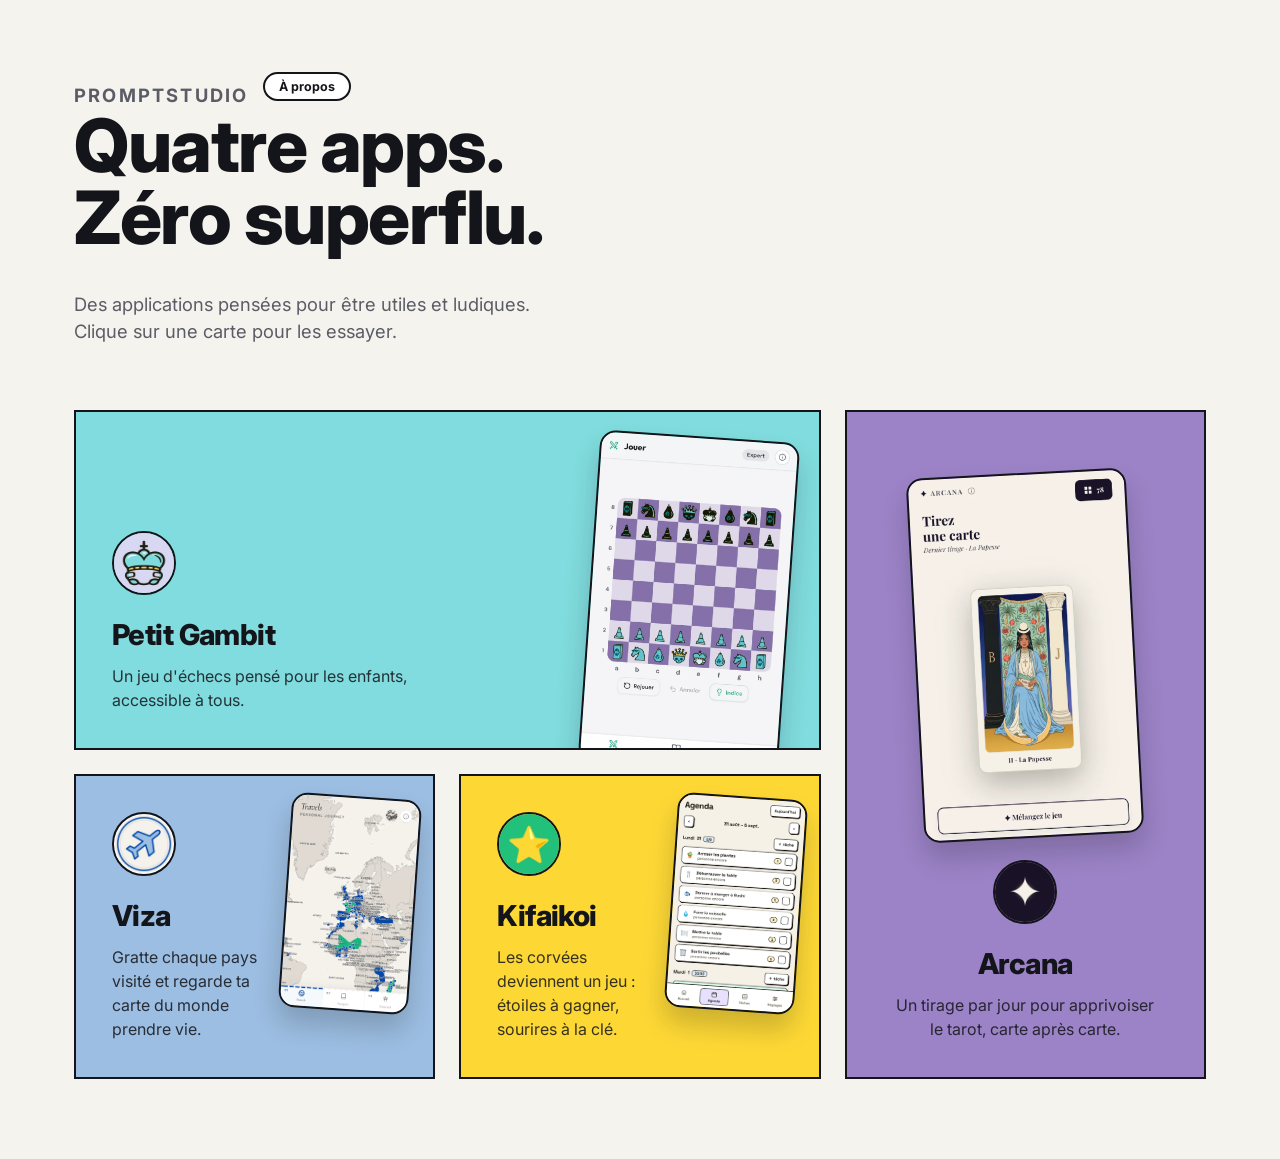
==== index.html @ 638144dc "Turn the About info bubble into a labeled pill button Replaces the small circular "i" with a rounded" ====
<!doctype html>
<html lang="fr">
<head>
<meta charset="UTF-8">
<meta name="viewport" content="width=device-width, initial-scale=1">
<title>PromptStudio — Petit Gambit, Viza, Kifaikoi, Arcana | Apps mobiles simples et ludiques</title>
<meta name="description" content="PromptStudio crée des applications web simples et ludiques : Petit Gambit (échecs en famille), Viza (carte du monde à gratter), Kifaikoi (tâches ménagères des enfants) et Arcana (apprendre le tarot Rider-Waite-Smith). Quatre apps, zéro superflu.">
<link rel="canonical" href="https://promptstudio.app/">
<meta name="robots" content="index, follow">
<meta name="theme-color" content="#faf9f6">

<!-- Open Graph -->
<meta property="og:type" content="website">
<meta property="og:site_name" content="PromptStudio">
<meta property="og:title" content="PromptStudio — Quatre apps. Zéro superflu.">
<meta property="og:description" content="Petit Gambit, Viza, Kifaikoi et Arcana : des petits outils pensés pour être utiles au quotidien, créés par PromptStudio.">
<meta property="og:url" content="https://promptstudio.app/">
<meta property="og:image" content="https://promptstudio.app/assets/img/og-home.png">
<meta property="og:locale" content="fr_FR">
<meta name="twitter:card" content="summary_large_image">
<meta name="twitter:title" content="PromptStudio — Quatre apps. Zéro superflu.">
<meta name="twitter:description" content="Petit Gambit, Viza, Kifaikoi et Arcana : des petits outils pensés pour être utiles au quotidien.">
<meta name="twitter:image" content="https://promptstudio.app/assets/img/og-home.png">

<link rel="icon" href="data:image/svg+xml,<svg xmlns=%22http://www.w3.org/2000/svg%22 viewBox=%220 0 100 100%22><rect width=%22100%22 height=%22100%22 rx=%2224%22 fill=%22%2314151a%22/><text x=%2250%22 y=%2266%22 font-size=%2255%22 text-anchor=%22middle%22 fill=%22%23faf9f6%22 font-family=%22sans-serif%22 font-weight=%22700%22>P</text></svg>">
<link rel="stylesheet" href="/css/style.css">

<script type="application/ld+json">
{
  "@context": "https://schema.org",
  "@type": "Organization",
  "name": "PromptStudio",
  "url": "https://promptstudio.app/",
  "description": "PromptStudio conçoit des applications web simples, pédagogiques et ludiques : jeu d'échecs familial, carte du monde à gratter, gestion des tâches ménagères des enfants, et apprentissage du tarot.",
  "sameAs": [],
  "makesOffer": [
    {"@type": "Offer", "itemOffered": {"@type": "SoftwareApplication", "name": "Petit Gambit", "applicationCategory": "GameApplication", "url": "https://petitgambit.prompt-studio.app/"}},
    {"@type": "Offer", "itemOffered": {"@type": "SoftwareApplication", "name": "Viza", "applicationCategory": "TravelApplication", "url": "https://viza.prompt-studio.app/"}},
    {"@type": "Offer", "itemOffered": {"@type": "SoftwareApplication", "name": "Kifaikoi", "applicationCategory": "LifestyleApplication", "url": "https://kifaikoi.prompt-studio.app/"}},
    {"@type": "Offer", "itemOffered": {"@type": "SoftwareApplication", "name": "Arcana", "applicationCategory": "LifestyleApplication", "url": "https://arcana.prompt-studio.app/"}}
  ]
}
</script>
</head>
<body>

<main>
  <section class="hero">
    <div class="container">
      <div class="eyebrow-row">
        <p class="eyebrow">PromptStudio</p>
        <button class="info-btn" type="button" data-dialog="dlg-about">À propos</button>
      </div>
      <h1>Quatre apps.<br>Zéro superflu.</h1>
      <p>Des applications pensées pour être utiles et ludiques.<br>Clique sur une carte pour les essayer.</p>
    </div>
  </section>

  <section class="container">
    <div class="bento">
      <a class="card card-teal card-featured" href="https://petitgambit.prompt-studio.app/" target="_blank" rel="noopener">
        <img class="card-art" src="/assets/img/petit-gambit-screen.webp" alt="Capture d'écran de Petit Gambit : échiquier en position de départ" width="230" height="460" loading="lazy">
        <span class="card-icon"><img src="/assets/img/petit-gambit-icon.webp" alt="" width="64" height="64"></span>
        <h3>Petit Gambit</h3>
        <p>Un jeu d'échecs pensé pour les enfants, accessible à tous.</p>
      </a>

      <a class="card card-purple card-tall" href="https://arcana.prompt-studio.app/" target="_blank" rel="noopener">
        <img class="card-art" src="/assets/img/arcana-screen.webp" alt="Capture d'écran d'Arcana : tirage d'une carte de tarot" width="230" height="460" loading="lazy">
        <span class="card-icon"><img src="/assets/img/arcana-icon.webp" alt="" width="64" height="64"></span>
        <h3>Arcana</h3>
        <p>Un tirage par jour pour apprivoiser le tarot, carte après carte.</p>
      </a>

      <a class="card card-blue" href="https://viza.prompt-studio.app/" target="_blank" rel="noopener">
        <img class="card-art" src="/assets/img/viza-screen.webp" alt="Capture d'écran de Viza : carte du monde à gratter" width="200" height="400" loading="lazy">
        <span class="card-icon"><img src="/assets/img/viza-icon.webp" alt="" width="64" height="64"></span>
        <h3>Viza</h3>
        <p>Gratte chaque pays visité et regarde ta carte du monde prendre vie.</p>
      </a>

      <a class="card card-yellow" href="https://kifaikoi.prompt-studio.app/" target="_blank" rel="noopener">
        <img class="card-art" src="/assets/img/kifaikoi-screen.webp" alt="Capture d'écran de Kifaikoi : liste des tâches ménagères du jour" width="200" height="400" loading="lazy">
        <span class="card-icon"><img src="/assets/img/kifaikoi-icon.webp" alt="" width="64" height="64"></span>
        <h3>Kifaikoi</h3>
        <p>Les corvées deviennent un jeu : étoiles à gagner, sourires à la clé.</p>
      </a>
    </div>
  </section>
</main>

<dialog id="dlg-about" class="about-dialog">
  <button class="dialog-close" type="button" data-close aria-label="Fermer">×</button>
  <h3>À propos de PromptStudio</h3>
  <h4>La démarche</h4>
  <p>PromptStudio est un studio d'expérimentation qui explore ce que l'intelligence artificielle peut construire quand on lui confie un produit du premier concept jusqu'au code. Petit Gambit, Viza, Kifaikoi et Arcana sont quatre prototypes nés de cette démarche : chacun répond à un besoin simple et concret, sans fonctionnalité superflue.</p>
  <h4>Des prototypes 100% générés par IA</h4>
  <p>De l'architecture au design en passant par le code, chaque application a été construite grâce à la collaboration entre intention humaine et intelligence artificielle. Une preuve vivante du futur du développement produit.</p>
  <div class="dialog-footer">
    <p class="dialog-credit"><strong>Créé par PromptStudio</strong></p>
    <p class="dialog-tagline">Exploring the synergy between human prompts and machine intelligence.</p>
    <p class="dialog-contact">Questions ou collaboration ? Écrivez à <a href="mailto:promptstudio.ai@gmail.com">promptstudio.ai@gmail.com</a></p>
  </div>
</dialog>

<script src="/js/app.js"></script>
</body>
</html>
---- css/style.css ----
/* PromptStudio — design system (matches the provided design canvas) */

@import url('https://fonts.googleapis.com/css2?family=Inter:wght@400;500;600;700;800;900&display=swap');

:root{
  --ink:#14151a;
  --paper:#f5f3ee;
  --white:#ffffff;
  --muted:#5b5c66;
  --line:#14151a;

  --teal:#80dcde;
  --blue:#9cbee2;
  --yellow:#fdd835;
  --purple:#9c83c7;

  --border:2px solid var(--ink);
}

*,*::before,*::after{box-sizing:border-box}
html{scroll-behavior:smooth}
body{
  margin:0;
  background:var(--paper);
  color:var(--ink);
  font-family:'Inter',system-ui,sans-serif;
  line-height:1.5;
  -webkit-font-smoothing:antialiased;
}
img{max-width:100%;display:block}
a{color:inherit}
.container{max-width:1180px;margin:0 auto;padding:0 24px}

h1,h2,h3,h4{
  font-family:'Inter',system-ui,sans-serif;
  font-weight:800;
  letter-spacing:-0.02em;
  margin:0 0 .5em;
}

.eyebrow-row{display:flex;align-items:center;gap:14px;flex-wrap:wrap}

.eyebrow{
  font-family:'Inter',system-ui,sans-serif;
  font-weight:700;
  letter-spacing:.12em;
  text-transform:uppercase;
  font-size:.8rem;
  margin:0;
}

.info-btn{
  border-radius:999px;flex:none;
  background:var(--white);border:var(--border);
  display:inline-flex;align-items:center;justify-content:center;
  padding:5px 14px;
  font-family:'Inter',sans-serif;font-weight:700;font-size:.78rem;
  color:var(--ink);cursor:pointer;
  transition:transform .2s ease;
}
.info-btn:hover{transform:translateY(-1px)}

/* ---------- About dialog ---------- */
.about-dialog{
  position:fixed;inset:0;margin:auto;
  border:var(--border);
  border-radius:0;
  padding:32px;
  max-width:460px;width:88vw;
  max-height:82vh;overflow-y:auto;
  background:var(--white);
  color:var(--ink);
  box-shadow:10px 10px 0 var(--ink);
}
.about-dialog::backdrop{background:rgba(20,21,26,.55)}
.about-dialog h3{font-size:1.35rem;margin-bottom:4px;padding-right:28px}
.about-dialog h4{
  font-size:.78rem;text-transform:uppercase;letter-spacing:.08em;
  color:var(--muted);margin:18px 0 6px;
}
.about-dialog p{margin:0;font-size:.92rem;line-height:1.55}
.dialog-footer{margin-top:22px;padding-top:16px;border-top:2px solid var(--ink)}
.dialog-credit{font-size:.9rem;margin-bottom:10px}
.dialog-tagline{font-style:italic;color:var(--muted);font-size:.84rem;margin-bottom:10px}
.dialog-contact{font-size:.84rem}
.dialog-contact a{text-decoration:underline}
.dialog-close{
  position:absolute;top:16px;right:16px;
  width:30px;height:30px;border-radius:999px;
  background:var(--white);border:var(--border);
  font-size:1.1rem;line-height:1;cursor:pointer;color:var(--ink);
  display:flex;align-items:center;justify-content:center;padding:0;
}
.dialog-close:hover{transform:scale(1.1)}

/* ---------- Hero (home) ---------- */
.hero{padding:64px 0 40px}
.hero h1{font-size:clamp(2.6rem,7vw,4.6rem);line-height:.98}
.hero p{font-size:1.15rem;color:var(--muted);max-width:520px;margin:18px 0 0}

/* ---------- Bento grid ---------- */
.bento{
  display:grid;
  grid-template-columns:1fr 1fr 1fr;
  grid-template-areas:
    "featured featured tall"
    "blue     yellow   tall";
  gap:24px;
  padding:24px 0 80px;
}
.card{
  position:relative;
  border:var(--border);
  border-radius:0;
  padding:36px;
  overflow:hidden;
  text-decoration:none;
  color:var(--ink);
  display:flex;flex-direction:column;justify-content:flex-end;
  min-height:280px;
  transition:transform .28s cubic-bezier(.2,.8,.2,1), box-shadow .28s ease;
}
.card:hover{
  transform:translate(-6px,-6px);
  box-shadow:10px 10px 0 var(--ink);
}
.card:active{transform:translate(-2px,-2px);box-shadow:4px 4px 0 var(--ink)}
.card-teal{background:var(--teal)}
.card-blue{background:var(--blue)}
.card-yellow{background:var(--yellow)}
.card-purple{background:var(--purple)}

.card-featured{grid-area:featured;min-height:340px}
.card-tall{grid-area:tall;min-height:100%}
.card-blue{grid-area:blue}
.card-yellow{grid-area:yellow}

.card-icon{
  width:64px;height:64px;border-radius:999px;
  background:var(--white);border:var(--border);
  display:flex;align-items:center;justify-content:center;
  font-size:1.7rem;margin-bottom:18px;
  overflow:hidden;
  transition:transform .28s cubic-bezier(.34,1.56,.64,1);
}
.card-icon img{width:100%;height:100%;object-fit:cover}
.card:hover .card-icon{transform:scale(1.1) rotate(-8deg)}
.card h3{font-size:1.8rem;margin-bottom:8px}
.card p{margin:0;color:var(--ink);opacity:.85;max-width:34ch}

.card-art{
  position:absolute;top:22px;right:24px;
  width:180px;height:auto;
  border:2px solid var(--ink);
  border-radius:16px;
  box-shadow:0 16px 26px rgba(20,21,26,.2);
  background:var(--white);
  transform:rotate(4deg);
  transition:transform .28s cubic-bezier(.2,.8,.2,1);
}
.card:hover .card-art{transform:rotate(1deg) scale(1.04)}
.card-featured .card-art{width:200px;top:24px;right:30px}
.card-blue .card-art,.card-yellow .card-art{width:130px;top:20px;right:18px}
.card-blue h3,.card-blue p,.card-yellow h3,.card-yellow p{max-width:56%}
.card-tall .card-art{position:static;width:220px;margin:4px auto 22px;transform:rotate(-3deg)}
.card-tall:hover .card-art{transform:rotate(-1deg) scale(1.04)}
.card-tall{align-items:center;text-align:center}
.card-tall p{max-width:26ch;margin-inline:auto}

@media (max-width: 900px){
  .bento{
    grid-template-columns:1fr;
    grid-template-areas:
      "featured"
      "tall"
      "blue"
      "yellow";
  }
  .card-art,.card-featured .card-art,.card-blue .card-art,.card-yellow .card-art{
    position:static;width:180px;margin:16px auto 0;transform:rotate(-2deg);
  }
}
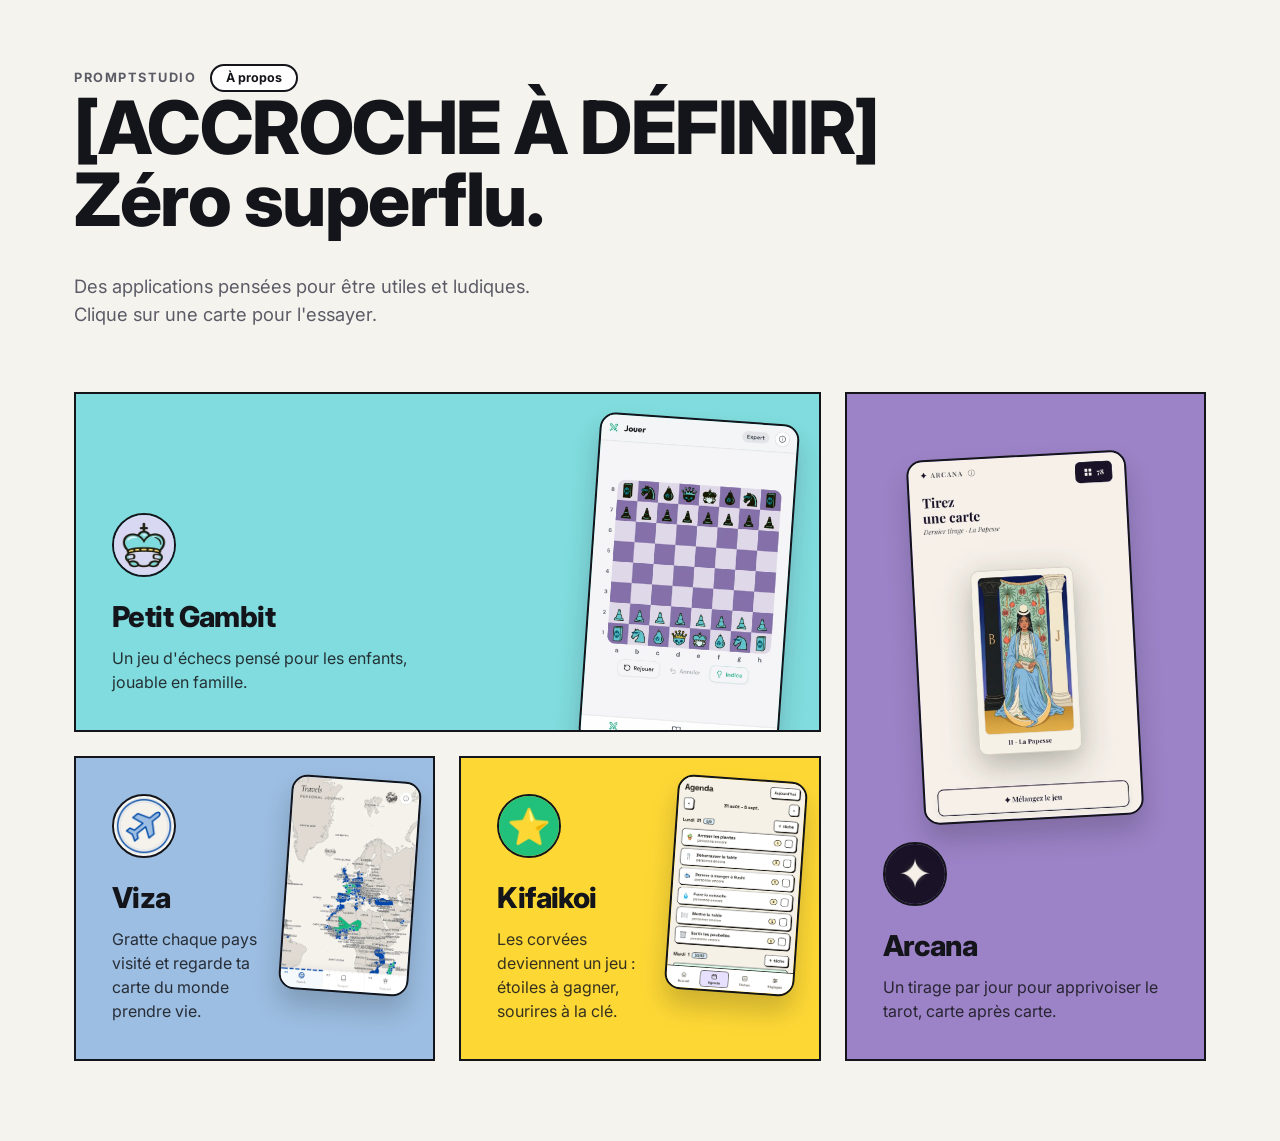
==== commit fbbf1ba3: "Fix domain, drop app-count copy, rewrite About block, fix tutoiement - canonical/og/twitter/JSON-LD," ====
--- a/index.html
+++ b/index.html
@@ -3,24 +3,24 @@
 <head>
 <meta charset="UTF-8">
 <meta name="viewport" content="width=device-width, initial-scale=1">
-<title>PromptStudio — Petit Gambit, Viza, Kifaikoi, Arcana | Apps mobiles simples et ludiques</title>
-<meta name="description" content="PromptStudio crée des applications web simples et ludiques : Petit Gambit (échecs en famille), Viza (carte du monde à gratter), Kifaikoi (tâches ménagères des enfants) et Arcana (apprendre le tarot Rider-Waite-Smith). Quatre apps, zéro superflu.">
-<link rel="canonical" href="https://promptstudio.app/">
+<title>PromptStudio | Applications web simples, conçues avec l'IA</title>
+<meta name="description" content="PromptStudio conçoit des applications web simples et immédiates, du premier concept jusqu'au code, avec l'aide de l'IA.">
+<link rel="canonical" href="https://www.prompt-studio.app/">
 <meta name="robots" content="index, follow">
 <meta name="theme-color" content="#faf9f6">
 
 <!-- Open Graph -->
 <meta property="og:type" content="website">
 <meta property="og:site_name" content="PromptStudio">
-<meta property="og:title" content="PromptStudio — Quatre apps. Zéro superflu.">
-<meta property="og:description" content="Petit Gambit, Viza, Kifaikoi et Arcana : des petits outils pensés pour être utiles au quotidien, créés par PromptStudio.">
-<meta property="og:url" content="https://promptstudio.app/">
-<meta property="og:image" content="https://promptstudio.app/assets/img/og-home.png">
+<meta property="og:title" content="PromptStudio | Applications web simples, conçues avec l'IA">
+<meta property="og:description" content="PromptStudio conçoit des applications web simples et immédiates, du premier concept jusqu'au code, avec l'aide de l'IA.">
+<meta property="og:url" content="https://www.prompt-studio.app/">
+<meta property="og:image" content="https://www.prompt-studio.app/assets/img/og-home.jpg">
 <meta property="og:locale" content="fr_FR">
 <meta name="twitter:card" content="summary_large_image">
-<meta name="twitter:title" content="PromptStudio — Quatre apps. Zéro superflu.">
-<meta name="twitter:description" content="Petit Gambit, Viza, Kifaikoi et Arcana : des petits outils pensés pour être utiles au quotidien.">
-<meta name="twitter:image" content="https://promptstudio.app/assets/img/og-home.png">
+<meta name="twitter:title" content="PromptStudio | Applications web simples, conçues avec l'IA">
+<meta name="twitter:description" content="PromptStudio conçoit des applications web simples et immédiates, du premier concept jusqu'au code, avec l'aide de l'IA.">
+<meta name="twitter:image" content="https://www.prompt-studio.app/assets/img/og-home.jpg">
 
 <link rel="icon" href="data:image/svg+xml,<svg xmlns=%22http://www.w3.org/2000/svg%22 viewBox=%220 0 100 100%22><rect width=%22100%22 height=%22100%22 rx=%2224%22 fill=%22%2314151a%22/><text x=%2250%22 y=%2266%22 font-size=%2255%22 text-anchor=%22middle%22 fill=%22%23faf9f6%22 font-family=%22sans-serif%22 font-weight=%22700%22>P</text></svg>">
 <link rel="stylesheet" href="/css/style.css">
@@ -30,7 +30,7 @@
   "@context": "https://schema.org",
   "@type": "Organization",
   "name": "PromptStudio",
-  "url": "https://promptstudio.app/",
+  "url": "https://www.prompt-studio.app/",
   "description": "PromptStudio conçoit des applications web simples, pédagogiques et ludiques : jeu d'échecs familial, carte du monde à gratter, gestion des tâches ménagères des enfants, et apprentissage du tarot.",
   "sameAs": [],
   "makesOffer": [
@@ -51,8 +51,8 @@
         <p class="eyebrow">PromptStudio</p>
         <button class="info-btn" type="button" data-dialog="dlg-about">À propos</button>
       </div>
-      <h1>Quatre apps.<br>Zéro superflu.</h1>
-      <p>Des applications pensées pour être utiles et ludiques.<br>Clique sur une carte pour les essayer.</p>
+      <h1><!-- TODO: accroche à définir -->[ACCROCHE À DÉFINIR]<br>Zéro superflu.</h1>
+      <p>Des applications pensées pour être utiles et ludiques.<br>Clique sur une carte pour l'essayer.</p>
     </div>
   </section>
 
@@ -62,7 +62,7 @@
         <img class="card-art" src="/assets/img/petit-gambit-screen.webp" alt="Capture d'écran de Petit Gambit : échiquier en position de départ" width="230" height="460" loading="lazy">
         <span class="card-icon"><img src="/assets/img/petit-gambit-icon.webp" alt="" width="64" height="64"></span>
         <h3>Petit Gambit</h3>
-        <p>Un jeu d'échecs pensé pour les enfants, accessible à tous.</p>
+        <p>Un jeu d'échecs pensé pour les enfants, jouable en famille.</p>
       </a>
 
       <a class="card card-purple card-tall" href="https://arcana.prompt-studio.app/" target="_blank" rel="noopener">
@@ -93,13 +93,12 @@
   <button class="dialog-close" type="button" data-close aria-label="Fermer">×</button>
   <h3>À propos de PromptStudio</h3>
   <h4>La démarche</h4>
-  <p>PromptStudio est un studio d'expérimentation qui explore ce que l'intelligence artificielle peut construire quand on lui confie un produit du premier concept jusqu'au code. Petit Gambit, Viza, Kifaikoi et Arcana sont quatre prototypes nés de cette démarche : chacun répond à un besoin simple et concret, sans fonctionnalité superflue.</p>
-  <h4>Des prototypes 100% générés par IA</h4>
-  <p>De l'architecture au design en passant par le code, chaque application a été construite grâce à la collaboration entre intention humaine et intelligence artificielle. Une preuve vivante du futur du développement produit.</p>
+  <p>PromptStudio explore ce que l'IA permet de construire quand on lui confie un produit du premier concept jusqu'au code. Chaque application part d'un besoin réel et s'arrête là où le superflu commence.</p>
+  <h4>Conçues avec l'IA, de bout en bout</h4>
+  <p>Architecture, design, code : chaque application est construite par l'intention humaine et l'exécution assistée par IA. Chaque app est un terrain d'essai pour cette méthode.</p>
   <div class="dialog-footer">
     <p class="dialog-credit"><strong>Créé par PromptStudio</strong></p>
-    <p class="dialog-tagline">Exploring the synergy between human prompts and machine intelligence.</p>
-    <p class="dialog-contact">Questions ou collaboration ? Écrivez à <a href="mailto:promptstudio.ai@gmail.com">promptstudio.ai@gmail.com</a></p>
+    <p class="dialog-contact">Une question, une envie de collaborer ? Écris à <a href="mailto:promptstudio.ai@gmail.com">promptstudio.ai@gmail.com</a></p>
   </div>
 </dialog>
 
--- a/css/style.css
+++ b/css/style.css
@@ -40,21 +40,24 @@
 
 .eyebrow-row{display:flex;align-items:center;gap:14px;flex-wrap:wrap}
 
-.eyebrow{
+.eyebrow-row .eyebrow{
   font-family:'Inter',system-ui,sans-serif;
   font-weight:700;
   letter-spacing:.12em;
   text-transform:uppercase;
   font-size:.8rem;
+  line-height:28px;
   margin:0;
 }
 
 .info-btn{
+  height:28px;
   border-radius:999px;flex:none;
   background:var(--white);border:var(--border);
   display:inline-flex;align-items:center;justify-content:center;
-  padding:5px 14px;
+  padding:0 14px;
   font-family:'Inter',sans-serif;font-weight:700;font-size:.78rem;
+  line-height:1;
   color:var(--ink);cursor:pointer;
   transition:transform .2s ease;
 }
@@ -164,8 +167,6 @@
 .card-blue h3,.card-blue p,.card-yellow h3,.card-yellow p{max-width:56%}
 .card-tall .card-art{position:static;width:220px;margin:4px auto 22px;transform:rotate(-3deg)}
 .card-tall:hover .card-art{transform:rotate(-1deg) scale(1.04)}
-.card-tall{align-items:center;text-align:center}
-.card-tall p{max-width:26ch;margin-inline:auto}
 
 @media (max-width: 900px){
   .bento{
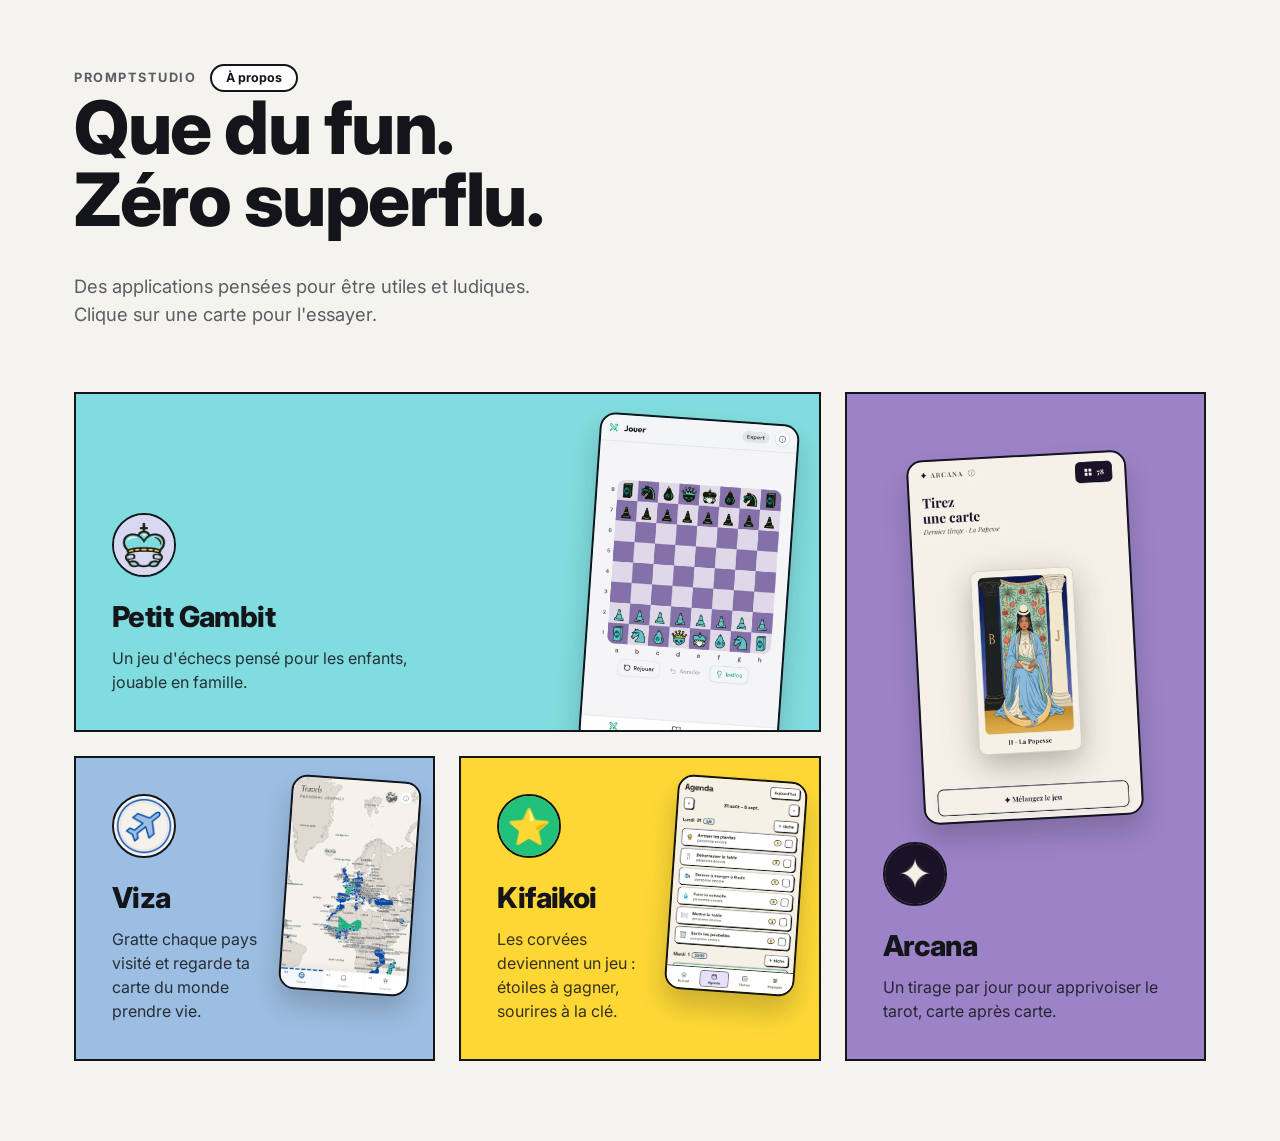
==== commit 45f308a2: "Set the hero H1 first line: "Que du fun." Co-Authored-By: Claude Sonnet 5 <noreply@anthropic.com> Cl" ====
--- a/index.html
+++ b/index.html
@@ -51,7 +51,7 @@
         <p class="eyebrow">PromptStudio</p>
         <button class="info-btn" type="button" data-dialog="dlg-about">À propos</button>
       </div>
-      <h1><!-- TODO: accroche à définir -->[ACCROCHE À DÉFINIR]<br>Zéro superflu.</h1>
+      <h1>Que du fun.<br>Zéro superflu.</h1>
       <p>Des applications pensées pour être utiles et ludiques.<br>Clique sur une carte pour l'essayer.</p>
     </div>
   </section>
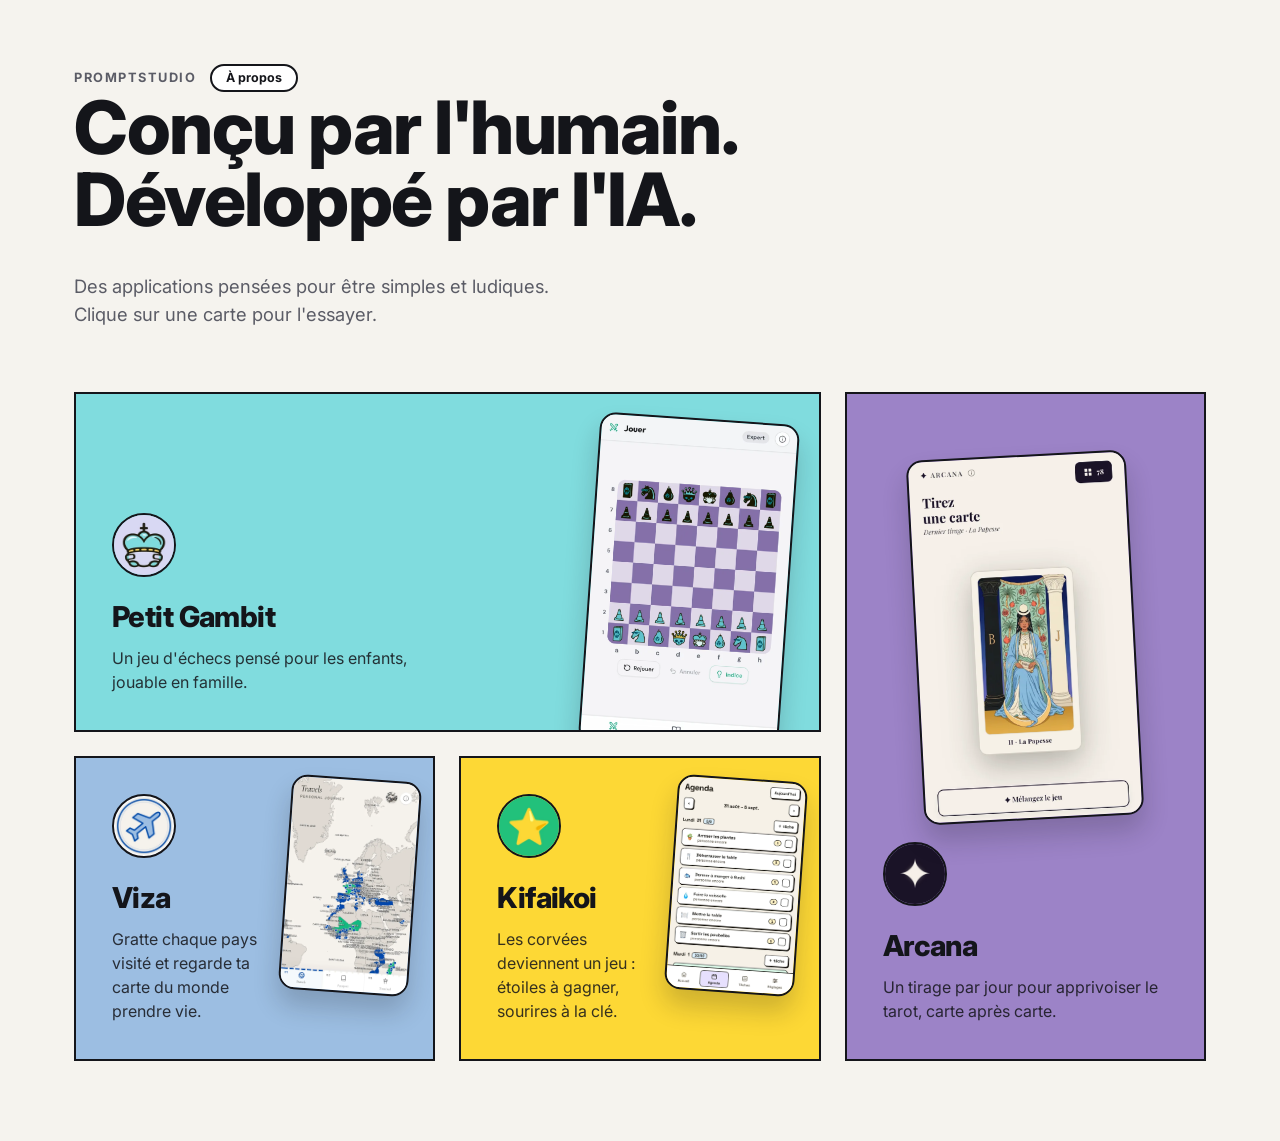
==== commit 54d8e096: "Update hero H1 and subtitle to lead with the human/AI framing "Conçu par l'humain. / Développé par l" ====
--- a/index.html
+++ b/index.html
@@ -51,8 +51,8 @@
         <p class="eyebrow">PromptStudio</p>
         <button class="info-btn" type="button" data-dialog="dlg-about">À propos</button>
       </div>
-      <h1>Que du fun.<br>Zéro superflu.</h1>
-      <p>Des applications pensées pour être utiles et ludiques.<br>Clique sur une carte pour l'essayer.</p>
+      <h1>Conçu par l'humain.<br>Développé par l'IA.</h1>
+      <p>Des applications pensées pour être simples et ludiques.<br>Clique sur une carte pour l'essayer.</p>
     </div>
   </section>
 
